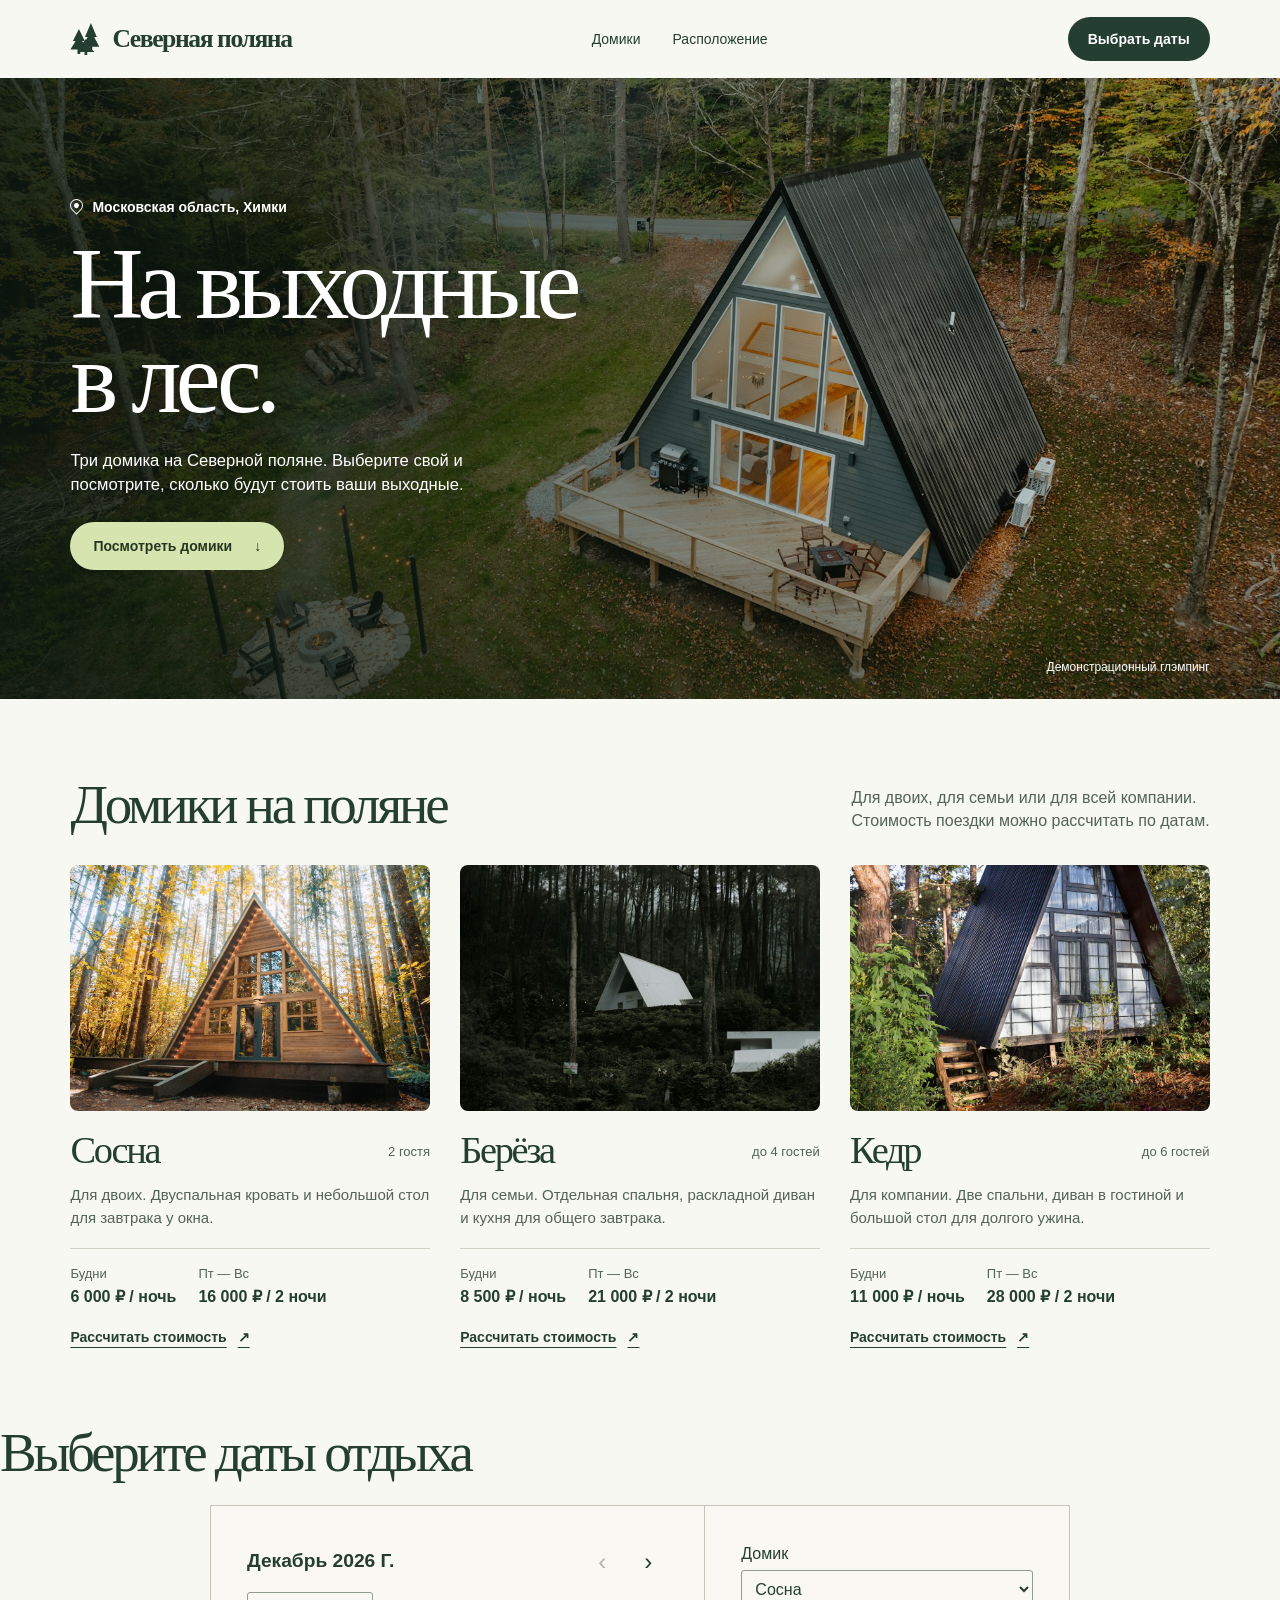
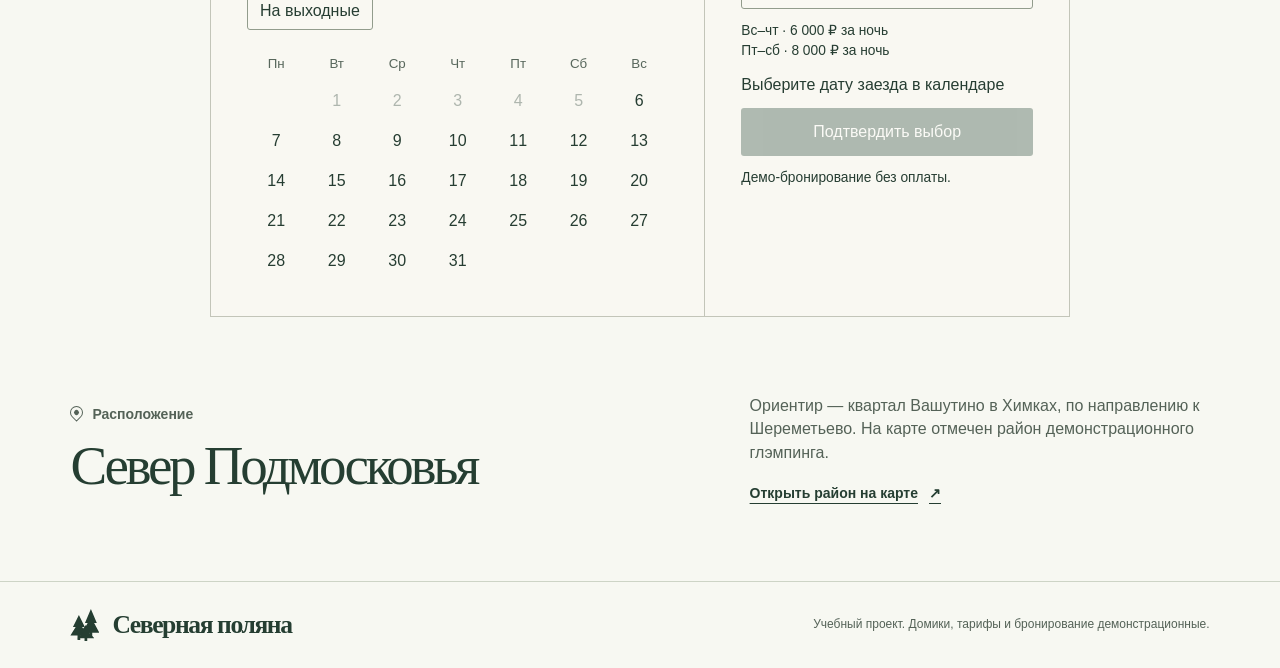
==== index.html @ f5fccde4 "Build interactive glamping reservation demo" ====
<!doctype html>
<html lang="ru">
<head>
  <meta charset="utf-8">
  <meta name="viewport" content="width=device-width,initial-scale=1">
  <meta name="theme-color" content="#263d32">
  <meta name="description" content="Северная поляна — учебный глэмпинг в Подмосковье. Выберите домик, даты поездки и посмотрите стоимость выходных.">
  <title>Северная поляна — домики в Подмосковье</title>
  <link rel="stylesheet" href="style.css">
  <link rel="preload" as="image" href="images/hero.jpg">
  <script src="booking.js" defer></script>
</head>
<body>
<a class="skip" href="#main">Перейти к содержанию</a>
<header class="site-header">
  <a href="#main" class="brand"><span class="mark" aria-hidden="true"><i></i><i></i><i></i></span>Северная поляна</a>
  <nav aria-label="Главное меню"><a href="#houses">Домики</a><a href="#place">Расположение</a></nav>
  <a class="pill top-cta" href="#booking">Выбрать даты</a>
</header>
<main id="main">
  <section class="hero" aria-labelledby="hero-title">
    <img class="hero-photo" src="images/hero.jpg" alt="" fetchpriority="high">
    <div class="hero-copy">
      <p class="locality"><span class="pin" aria-hidden="true"></span> Московская область, Химки</p>
      <h1 id="hero-title">На выходные<br>в лес.</h1>
      <p class="hero-lead">Три домика на Северной поляне. Выберите свой и посмотрите, сколько будут стоить ваши выходные.</p>
      <a class="pill hero-cta" href="#houses">Посмотреть домики <span aria-hidden="true">↓</span></a>
    </div>
    <span class="hero-foot">Демонстрационный глэмпинг</span>
  </section>
  <section id="houses" class="houses" aria-labelledby="houses-title">
    <header class="section-head"><h2 id="houses-title">Домики на поляне</h2><p>Для двоих, для семьи или для всей компании.<br>Стоимость поездки можно рассчитать по датам.</p></header>
    <div class="house-grid">
      <article class="house"><a class="house-photo" href="#booking" data-house="0" aria-label="Выбрать домик Сосна"><img src="images/cabin1.jpg" loading="lazy" alt="Деревянный домик на природе"></a><div class="house-info"><h3>Сосна</h3><span>2 гостя</span></div><p>Для двоих. Двуспальная кровать и небольшой стол для завтрака у окна.</p><div class="rates"><span>Будни <b>6 000 ₽ / ночь</b></span><span>Пт — Вс <b>16 000 ₽ / 2 ночи</b></span></div><a class="house-link" href="#booking" data-house="0">Рассчитать стоимость <span aria-hidden="true">↗</span></a></article>
      <article class="house"><a class="house-photo" href="#booking" data-house="1" aria-label="Выбрать домик Берёза"><img src="images/cabin2.jpg" loading="lazy" alt="Домик для загородного отдыха"></a><div class="house-info"><h3>Берёза</h3><span>до 4 гостей</span></div><p>Для семьи. Отдельная спальня, раскладной диван и кухня для общего завтрака.</p><div class="rates"><span>Будни <b>8 500 ₽ / ночь</b></span><span>Пт — Вс <b>21 000 ₽ / 2 ночи</b></span></div><a class="house-link" href="#booking" data-house="1">Рассчитать стоимость <span aria-hidden="true">↗</span></a></article>
      <article class="house"><a class="house-photo" href="#booking" data-house="2" aria-label="Выбрать домик Кедр"><img src="images/cabin3.jpg" loading="lazy" alt="Загородный дом для компании"></a><div class="house-info"><h3>Кедр</h3><span>до 6 гостей</span></div><p>Для компании. Две спальни, диван в гостиной и большой стол для долгого ужина.</p><div class="rates"><span>Будни <b>11 000 ₽ / ночь</b></span><span>Пт — Вс <b>28 000 ₽ / 2 ночи</b></span></div><a class="house-link" href="#booking" data-house="2">Рассчитать стоимость <span aria-hidden="true">↗</span></a></article>
    </div>
  </section>
  <section id="booking"></section>
  <section id="place" class="place"><div><p class="locality"><span class="pin" aria-hidden="true"></span> Расположение</p><h2>Север Подмосковья</h2></div><div><p>Ориентир — квартал Вашутино в Химках, по направлению к Шереметьево. На карте отмечен район демонстрационного глэмпинга.</p><a class="house-link" href="https://yandex.ru/maps/?text=Химки%20квартал%20Вашутино" target="_blank" rel="noopener noreferrer">Открыть район на карте <span aria-hidden="true">↗</span></a></div></section>
</main>
<footer class="site-footer"><a href="#main" class="brand"><span class="mark" aria-hidden="true"><i></i><i></i><i></i></span>Северная поляна</a><p>Учебный проект. Домики, тарифы и бронирование демонстрационные.</p></footer>
</body>
</html>
---- style.css ----
:root{--pine:#253e32;--moss:#d6e5af;--paper:#f7f8f2;--line:#cdd4c6;--muted:#546257;--margin:clamp(1.15rem,5.5vw,6rem);--display:"PT Serif",Georgia,"Times New Roman",serif}
*{box-sizing:border-box}
html{scroll-behavior:smooth;scroll-padding-top:16px}
body{margin:0;background:var(--paper);color:var(--pine);font-family:Roboto,"Helvetica Neue",Arial,sans-serif;line-height:1.48}
a{color:inherit}
button,input,select{font:inherit}
a:focus-visible,button:focus-visible,input:focus-visible,select:focus-visible{outline:3px solid #dd820a;outline-offset:4px}
.skip{position:fixed;top:-100px;left:1rem;z-index:12;background:white;padding:10px}.skip:focus{top:10px}
.site-header,.site-footer{display:flex;align-items:center;justify-content:space-between;padding:0 var(--margin);gap:20px}
.site-header{min-height:78px}
.brand{font:600 clamp(19px,2vw,27px)/1 var(--display);letter-spacing:-.055em;text-decoration:none;display:inline-flex;align-items:center;gap:11px;white-space:nowrap}
.mark{position:relative;display:inline-block;width:31px;height:32px;flex-shrink:0;color:var(--pine)}
.mark i{position:absolute;background:currentColor;width:17px;height:25px;clip-path:polygon(50% 0,85% 48%,69% 48%,100% 82%,58% 82%,58% 100%,42% 100%,42% 82%,0 82%,31% 48%,15% 48%);bottom:1px;left:0}
.mark i:nth-child(2){left:12px;bottom:3px;height:29px}.mark i:nth-child(3){left:7px;bottom:0;height:16px}
nav{display:flex;gap:32px;font-size:14px}nav a{text-decoration:none}nav a:hover{text-decoration:underline}
.pill{display:inline-flex;align-items:center;justify-content:center;gap:22px;border-radius:32px;font-weight:600;text-decoration:none;min-height:44px;padding:10px 20px;font-size:14px}
.top-cta{background:var(--pine);color:white}.top-cta:hover{background:#395b48}
.hero{position:relative;isolation:isolate;overflow:hidden;min-height:520px;height:min(69vh,760px);display:flex;align-items:center;color:white;background:#344e3a}
.hero-photo,.hero:after{position:absolute;inset:0;width:100%;height:100%;z-index:-2;object-fit:cover;object-position:50% 56%}
.hero:after{content:"";z-index:-1;background:linear-gradient(90deg,rgba(12,24,16,.79) 0%,rgba(12,24,16,.56) 34%,rgba(12,24,16,.10) 78%),linear-gradient(0deg,rgba(12,24,16,.33),transparent 24%)}
.hero-copy{padding:38px var(--margin) 48px}
.locality{font-size:14px;font-weight:600;display:flex;align-items:center;gap:9px;margin:0 0 19px}
.pin{display:inline-block;width:13px;height:13px;border:1.7px solid currentColor;border-radius:50% 50% 50% 0;transform:rotate(-45deg);position:relative;margin-top:-4px}.pin:after{content:"";position:absolute;inset:3px;border-radius:50%;background:currentColor}
h1,h2,h3{font-family:var(--display);font-weight:400;margin:0;line-height:1.04;letter-spacing:-.06em;text-wrap:balance}
h1{font-size:clamp(68px,7.9vw,132px);line-height:.93}
.hero-lead{max-width:405px;font-size:clamp(16px,1.3vw,19px);margin:24px 0}.hero-cta{background:var(--moss);color:#243522;min-height:48px;padding-inline:23px}.hero-cta:hover{background:#ebf3d3}
.hero-foot{position:absolute;right:var(--margin);bottom:22px;font-size:12px}
.houses{max-width:1780px;margin:auto;padding:clamp(55px,6vw,92px) var(--margin)}
.section-head,.place{display:flex;justify-content:space-between;gap:28px;align-items:flex-end}
h2{font-size:clamp(40px,4.3vw,74px)}.section-head p,.place p:not(.locality){max-width:460px;margin:0;color:var(--muted)}
.house-grid{display:grid;grid-template-columns:repeat(3,minmax(0,1fr));gap:clamp(16px,2.35vw,46px);margin-top:32px}
.house{min-width:0;display:flex;flex-direction:column;align-items:stretch}
.house-photo{display:block;aspect-ratio:1.46;overflow:hidden;border-radius:8px;background:#d4dacd}.house-photo img{width:100%;height:100%;object-fit:cover;display:block}
.house-info{display:flex;align-items:center;justify-content:space-between;gap:10px;margin:20px 0 5px}.house-info h3{font-size:clamp(34px,3vw,49px)}.house-info span{font-size:13px;color:var(--muted)}
.house>p{font-size:15px;color:var(--muted);margin:8px 0 19px;max-width:52ch}
.rates{display:flex;flex-wrap:wrap;gap:6px 22px;border-top:1px solid var(--line);margin-top:auto;padding-top:15px}.rates span{display:grid;gap:2px;font-size:13px;color:var(--muted)}.rates b{color:var(--pine);font-size:16px;font-weight:600}
.house-link{display:inline-flex;width:fit-content;align-items:center;gap:11px;margin-top:18px;text-underline-offset:5px;font-size:14px;font-weight:600}
.place{margin:0 var(--margin);padding:clamp(56px,6vw,95px) 0;align-items:center}.place .locality{color:var(--muted);margin-bottom:12px}
.site-footer{border-top:1px solid var(--line);padding-block:27px}.site-footer p{font-size:12px;color:var(--muted);margin:0}
@media(max-width:750px){.site-header{min-height:66px}.site-header nav{display:none}.top-cta{font-size:13px;padding:8px 13px}.hero{min-height:515px;height:66svh}.hero:after{background:linear-gradient(90deg,rgba(12,24,16,.73),rgba(12,24,16,.25)),linear-gradient(0deg,rgba(12,24,16,.35),transparent 30%)}.hero-lead{max-width:32ch}.hero-foot{right:auto;left:var(--margin);bottom:15px}.section-head,.place,.site-footer{align-items:flex-start;flex-direction:column;gap:16px}.section-head br{display:none}.house-grid{grid-template-columns:1fr;gap:34px}.house-photo{aspect-ratio:1.62}.house-info{margin-top:14px}.site-footer p{max-width:42ch}.place{padding-block:48px}.rates{gap:28px}}
@media(max-width:370px){.site-header{gap:8px}.brand{font-size:17px;gap:5px}.top-cta{min-height:40px;font-size:12px}h1{font-size:62px}}
@media(prefers-reduced-motion:reduce){html{scroll-behavior:auto}}
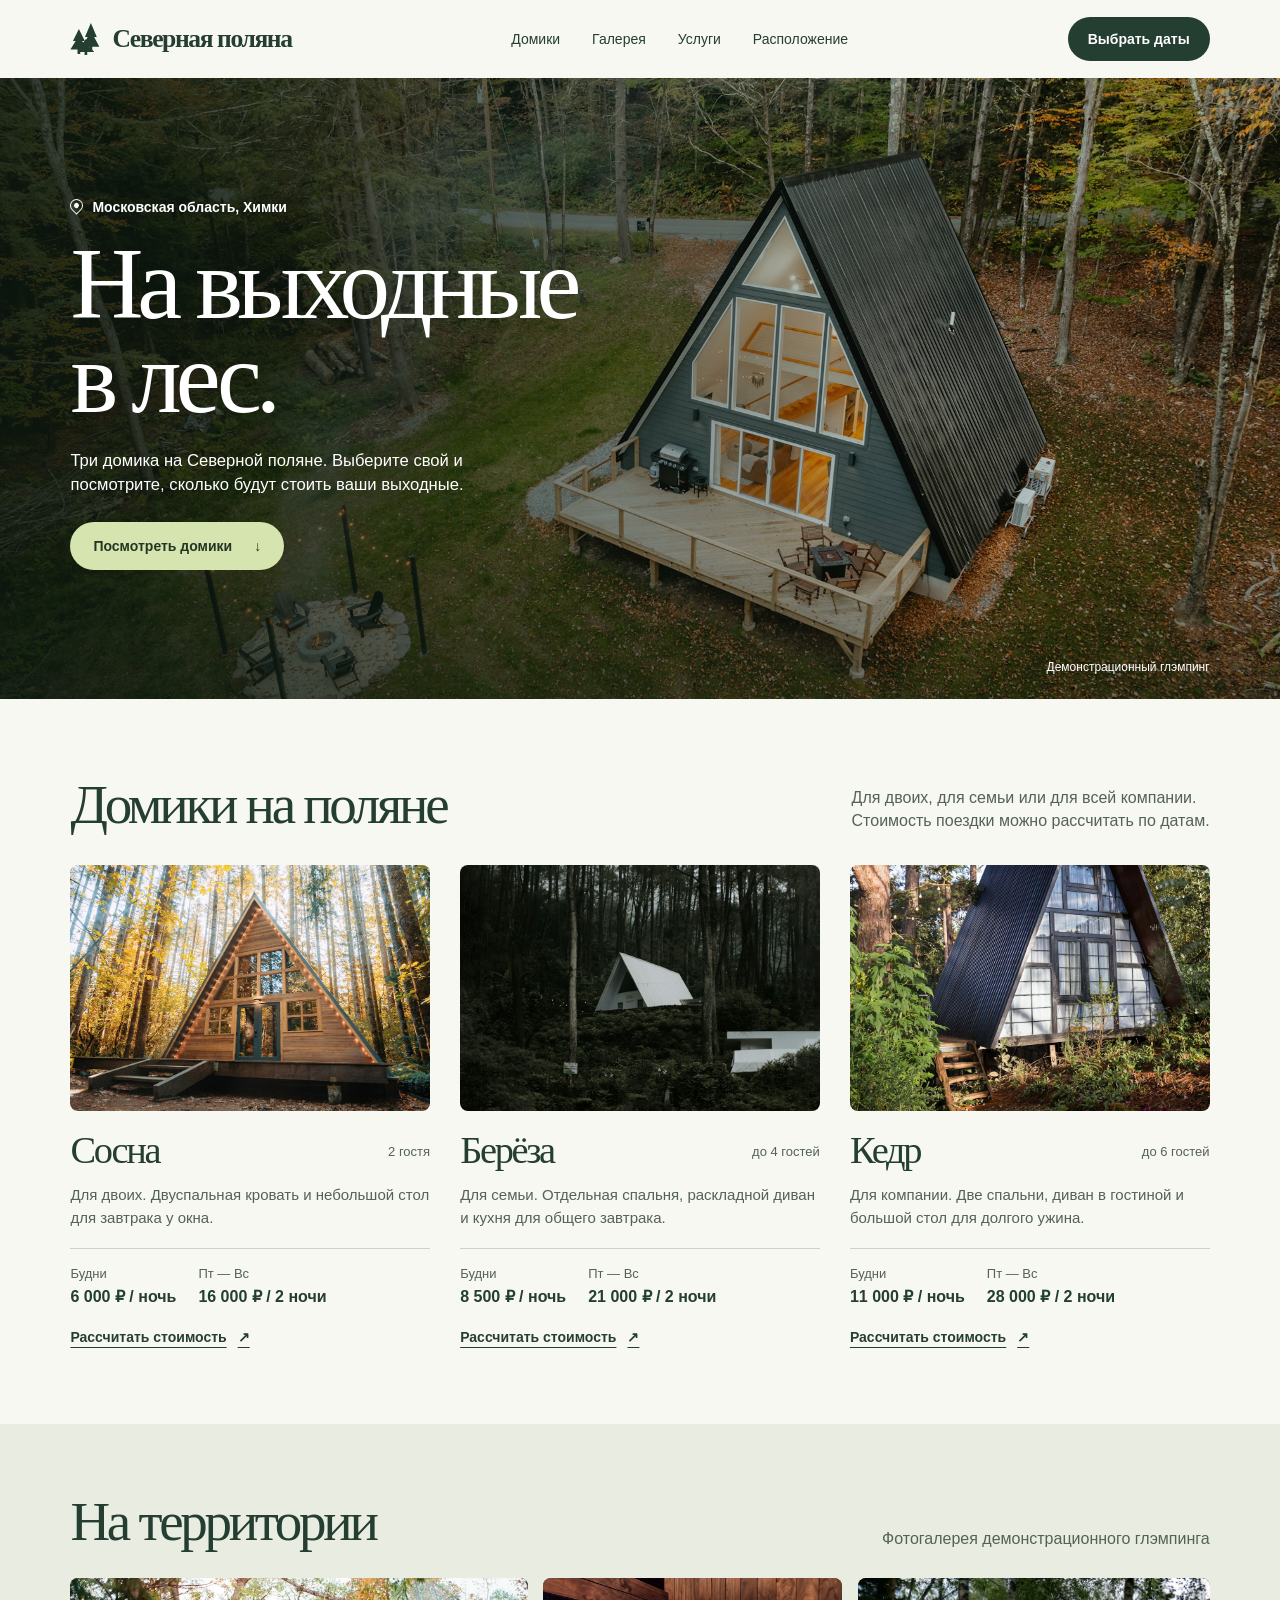
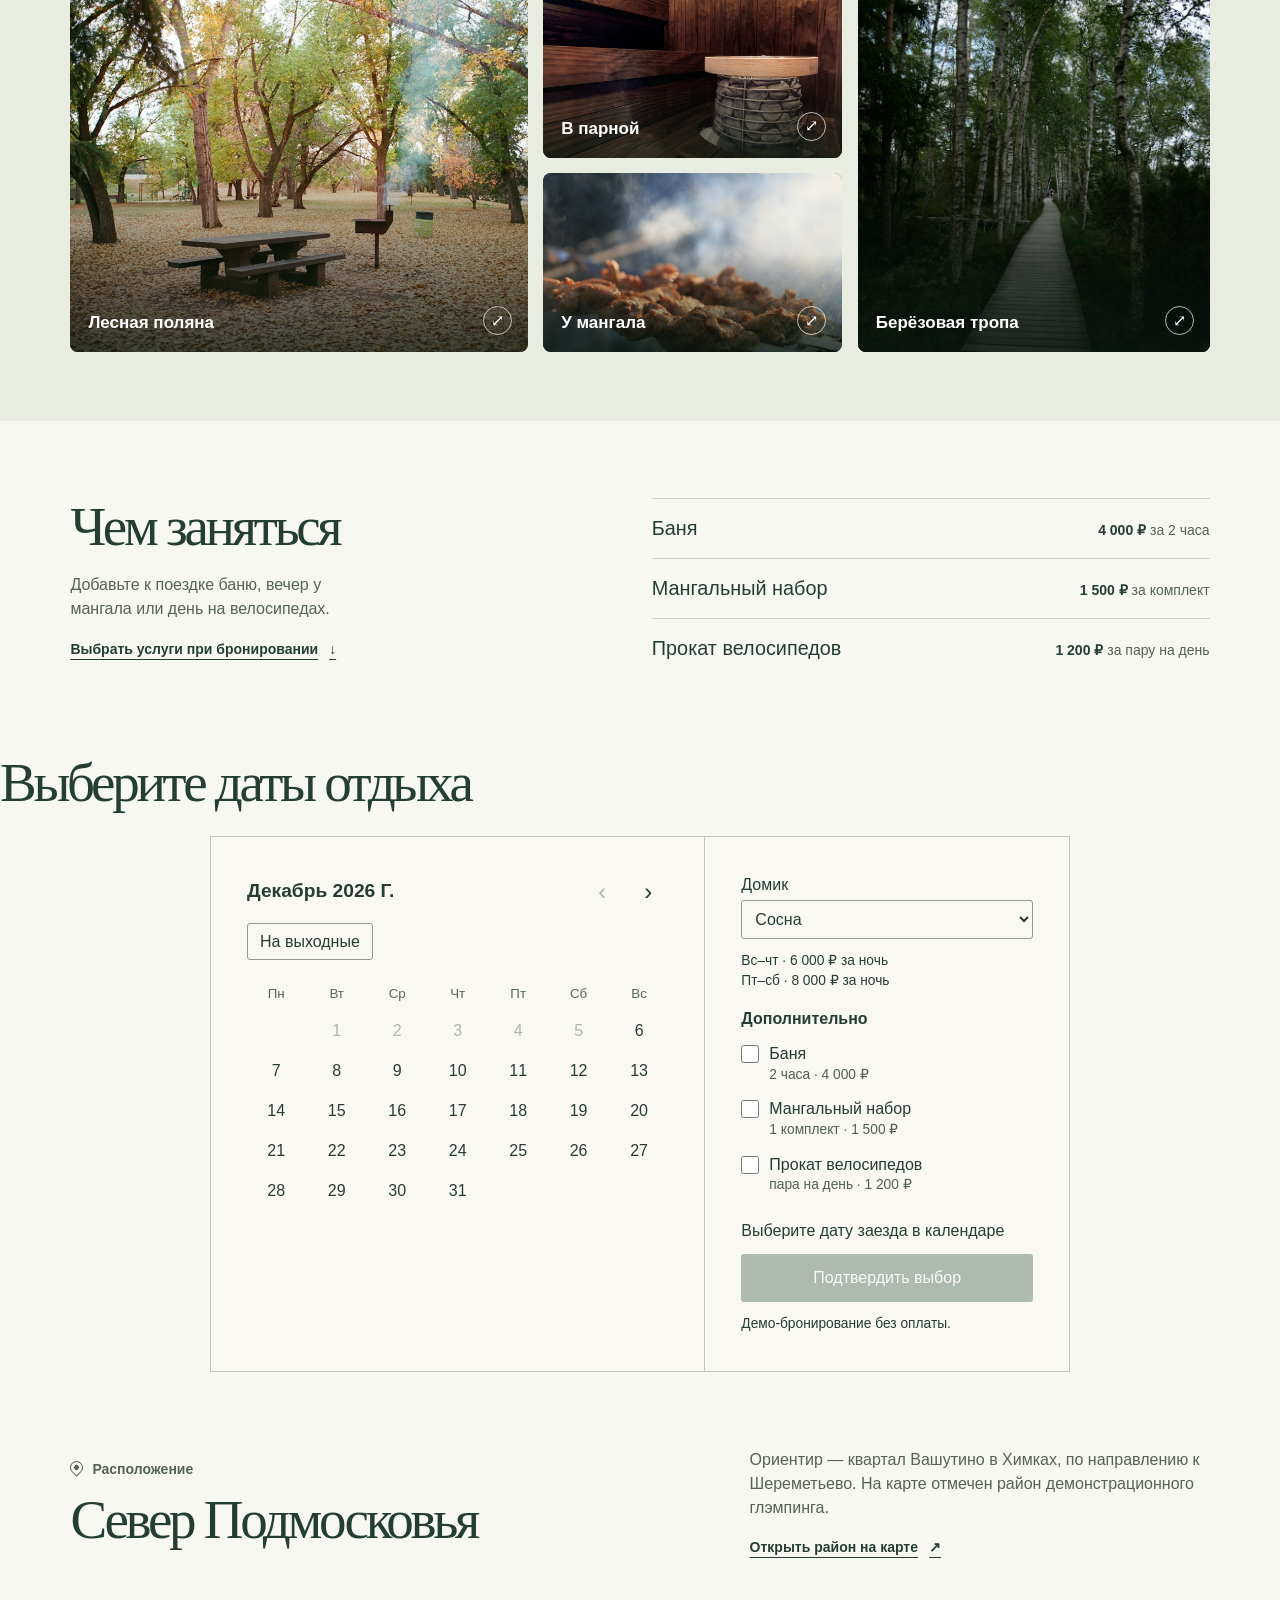
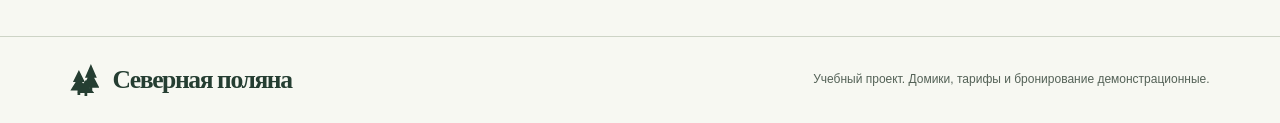
==== commit 88d52423: "Add territory gallery, optional services and illustrated project guide" ====
--- a/index.html
+++ b/index.html
@@ -8,13 +8,14 @@
   <title>Северная поляна — домики в Подмосковье</title>
   <link rel="stylesheet" href="style.css">
   <link rel="preload" as="image" href="images/hero.jpg">
+  <script src="gallery.js" defer></script>
   <script src="booking.js" defer></script>
 </head>
 <body>
 <a class="skip" href="#main">Перейти к содержанию</a>
 <header class="site-header">
   <a href="#main" class="brand"><span class="mark" aria-hidden="true"><i></i><i></i><i></i></span>Северная поляна</a>
-  <nav aria-label="Главное меню"><a href="#houses">Домики</a><a href="#place">Расположение</a></nav>
+  <nav aria-label="Главное меню"><a href="#houses">Домики</a><a href="#gallery">Галерея</a><a href="#services">Услуги</a><a href="#place">Расположение</a></nav>
   <a class="pill top-cta" href="#booking">Выбрать даты</a>
 </header>
 <main id="main">
@@ -36,6 +37,47 @@
       <article class="house"><a class="house-photo" href="#booking" data-house="2" aria-label="Выбрать домик Кедр"><img src="images/cabin3.jpg" loading="lazy" alt="Загородный дом для компании"></a><div class="house-info"><h3>Кедр</h3><span>до 6 гостей</span></div><p>Для компании. Две спальни, диван в гостиной и большой стол для долгого ужина.</p><div class="rates"><span>Будни <b>11 000 ₽ / ночь</b></span><span>Пт — Вс <b>28 000 ₽ / 2 ночи</b></span></div><a class="house-link" href="#booking" data-house="2">Рассчитать стоимость <span aria-hidden="true">↗</span></a></article>
     </div>
   </section>
+  <section id="gallery" class="site-gallery" aria-labelledby="gallery-title">
+    <div class="section-head"><h2 id="gallery-title">На территории</h2><p>Фотогалерея демонстрационного глэмпинга</p></div>
+    <div class="gallery-grid">
+      <a class="gallery-photo" href="images/grounds.jpg" aria-label="Увеличить фото «Лесная поляна»">
+        <img src="images/grounds.jpg" loading="lazy" alt="Стол для пикника среди деревьев">
+        <span class="photo-label">Лесная поляна</span><span class="photo-expand" aria-hidden="true">⤢</span>
+      </a>
+      <a class="gallery-photo" href="images/sauna.jpg" aria-label="Увеличить фото «В парной»">
+        <img src="images/sauna.jpg" loading="lazy" alt="Деревянные полки в парной">
+        <span class="photo-label">В парной</span><span class="photo-expand" aria-hidden="true">⤢</span>
+      </a>
+      <a class="gallery-photo" href="images/trail.jpg" aria-label="Увеличить фото «Берёзовая тропа»">
+        <img src="images/trail.jpg" loading="lazy" alt="Деревянный настил среди берёз">
+        <span class="photo-label">Берёзовая тропа</span><span class="photo-expand" aria-hidden="true">⤢</span>
+      </a>
+      <a class="gallery-photo" href="images/grill.jpg" aria-label="Увеличить фото «У мангала»">
+        <img src="images/grill.jpg" loading="lazy" alt="Шашлык над раскалёнными углями">
+        <span class="photo-label">У мангала</span><span class="photo-expand" aria-hidden="true">⤢</span>
+      </a>
+    </div>
+    <dialog class="photo-viewer" aria-label="Просмотр фотографий">
+      <button type="button" class="viewer-close" aria-label="Закрыть фотографию" autofocus>×</button>
+      <figure><img alt=""><figcaption aria-live="polite"></figcaption></figure>
+      <div class="viewer-controls">
+        <button type="button" data-direction="-1" aria-label="Предыдущее фото">←</button>
+        <span class="viewer-count"></span>
+        <button type="button" data-direction="1" aria-label="Следующее фото">→</button>
+      </div>
+    </dialog>
+  </section>
+  <section id="services" class="site-services" aria-labelledby="services-title">
+    <div><h2 id="services-title">Чем заняться</h2>
+      <p>Добавьте к поездке баню, вечер у мангала или день на велосипедах.</p>
+      <a class="house-link" href="#booking">Выбрать услуги при бронировании <span aria-hidden="true">↓</span></a>
+    </div>
+    <dl class="service-prices">
+      <div><dt>Баня</dt><dd><strong>4 000 ₽</strong> за 2 часа</dd></div>
+      <div><dt>Мангальный набор</dt><dd><strong>1 500 ₽</strong> за комплект</dd></div>
+      <div><dt>Прокат велосипедов</dt><dd><strong>1 200 ₽</strong> за пару на день</dd></div>
+    </dl>
+  </section>
   <section id="booking"></section>
   <section id="place" class="place"><div><p class="locality"><span class="pin" aria-hidden="true"></span> Расположение</p><h2>Север Подмосковья</h2></div><div><p>Ориентир — квартал Вашутино в Химках, по направлению к Шереметьево. На карте отмечен район демонстрационного глэмпинга.</p><a class="house-link" href="https://yandex.ru/maps/?text=Химки%20квартал%20Вашутино" target="_blank" rel="noopener noreferrer">Открыть район на карте <span aria-hidden="true">↗</span></a></div></section>
 </main>
--- a/style.css
+++ b/style.css
@@ -40,3 +40,120 @@
 @media(max-width:750px){.site-header{min-height:66px}.site-header nav{display:none}.top-cta{font-size:13px;padding:8px 13px}.hero{min-height:515px;height:66svh}.hero:after{background:linear-gradient(90deg,rgba(12,24,16,.73),rgba(12,24,16,.25)),linear-gradient(0deg,rgba(12,24,16,.35),transparent 30%)}.hero-lead{max-width:32ch}.hero-foot{right:auto;left:var(--margin);bottom:15px}.section-head,.place,.site-footer{align-items:flex-start;flex-direction:column;gap:16px}.section-head br{display:none}.house-grid{grid-template-columns:1fr;gap:34px}.house-photo{aspect-ratio:1.62}.house-info{margin-top:14px}.site-footer p{max-width:42ch}.place{padding-block:48px}.rates{gap:28px}}
 @media(max-width:370px){.site-header{gap:8px}.brand{font-size:17px;gap:5px}.top-cta{min-height:40px;font-size:12px}h1{font-size:62px}}
 @media(prefers-reduced-motion:reduce){html{scroll-behavior:auto}}
+
+.site-gallery {
+  background: #e8ece1;
+  padding: clamp(48px, 5.4vw, 84px) var(--margin);
+}
+.site-gallery .section-head, .gallery-grid {
+  max-width: 1560px;
+  margin-inline: auto;
+}
+.gallery-grid {
+  display: grid;
+  grid-template-columns: 1.6fr 1fr;
+  grid-auto-rows: clamp(150px, 17vw, 300px);
+  gap: clamp(8px, 1.2vw, 18px);
+  margin-top: 28px;
+}
+.gallery-photo {
+  position: relative;
+  isolation: isolate;
+  overflow: hidden;
+  border-radius: 8px;
+  background: #394d40;
+  color: white;
+}
+.gallery-photo:first-child {grid-row: span 2;}
+.gallery-photo::after {
+  content: '';
+  position: absolute;
+  inset: 45% 0 0;
+  background: linear-gradient(transparent, rgb(9 22 15 / 75%));
+  z-index: -1;
+}
+.gallery-photo img {
+  position: absolute;
+  inset: 0;
+  z-index: -2;
+  width: 100%;
+  height: 100%;
+  object-fit: cover;
+}
+.photo-label, .photo-expand {position: absolute; bottom: 17px;}
+.photo-label {left: 18px; right: 64px; font-size: 17px; font-weight: 600;}
+.photo-expand {
+  right: 16px;
+  border: 1px solid rgb(255 255 255 / 70%);
+  border-radius: 50%;
+  width: 29px;
+  height: 29px;
+  display: grid;
+  place-items: center;
+}
+.photo-viewer {
+  width: min(1100px, calc(100% - 24px));
+  max-height: 92svh;
+  border: none;
+  padding: 12px;
+  background: #19271f;
+  color: #fff;
+  border-radius: 12px;
+}
+.photo-viewer::backdrop {background: rgb(7 17 11 / 87%);}
+.photo-viewer figure {margin: 0;}
+.photo-viewer figure img {
+  display: block;
+  width: 100%;
+  max-height: 66svh;
+  object-fit: contain;
+}
+.photo-viewer figcaption {padding: 12px 8px 0; text-align: center;}
+.photo-viewer button {
+  display: grid;
+  place-items: center;
+  width: 44px;
+  height: 44px;
+  border: 1px solid #a6b5a8;
+  border-radius: 50%;
+  background: #263a2f;
+  color: white;
+  font-size: 22px;
+  cursor: pointer;
+}
+.viewer-close {position: absolute; right: 17px; top: 17px;}
+.viewer-controls {display: flex; align-items: center; justify-content: center; gap: 18px; margin-top: 10px;}
+.site-services {
+  padding: clamp(55px, 6vw, 92px) var(--margin);
+  display: grid;
+  grid-template-columns: .95fr 1.05fr;
+  gap: clamp(30px, 6vw, 100px);
+  max-width: 1780px;
+  margin-inline: auto;
+}
+.site-services p {max-width: 35ch; color: var(--muted); margin: 18px 0 0;}
+.service-prices {margin: 0;}
+.service-prices div {border-top: 1px solid var(--line); padding: 17px 0; display: flex; align-items: baseline; justify-content: space-between; gap: 18px;}
+.service-prices dt {font-size: clamp(17px, 1.55vw, 24px); line-height: 1.25;}
+.service-prices dd {margin: 0; text-align: right; font-size: 14px; color: var(--muted);}
+.service-prices strong {color: var(--pine); white-space: nowrap;}
+@media (max-width: 750px) {
+  .site-header {flex-wrap: wrap; padding-top: 10px; gap: 6px 16px;}
+  .site-header nav {display:flex; order: 3; flex-basis: 100%; gap: 0; justify-content:space-between; font-size:13px;}
+  .site-header nav a {padding: 8px 0 11px;}
+  .site-services {grid-template-columns: 1fr;}
+  .gallery-grid {grid-template-columns: repeat(2,minmax(0, 1fr)); grid-auto-rows: minmax(135px,25vw);}
+  .gallery-photo:first-child {grid-column: span 2; grid-row: span 2;}
+  .photo-label {left: 10px; right: 12px; bottom: 12px; font-size: 15px;}
+  .photo-expand {right: 9px; top: 9px; bottom:auto; background:rgb(27 43 32 / 63%);}
+}
+@media (min-width:751px) {
+  .gallery-grid {grid-template-columns: 1.3fr .85fr 1fr; grid-template-rows: repeat(2,clamp(140px,14vw,250px));}
+  .gallery-photo:nth-child(2) {grid-column: 2; grid-row: 1;}
+  .gallery-photo:nth-child(3) {grid-column: 3; grid-row: 1 / span 2;}
+  .gallery-photo:nth-child(4) {grid-column: 2; grid-row: 2;}
+}
+@media (max-width:750px) {
+  .gallery-photo:first-child {grid-row: span 1; grid-column: span 1;}
+  .gallery-grid {grid-auto-rows: minmax(155px,35vw);}
+}
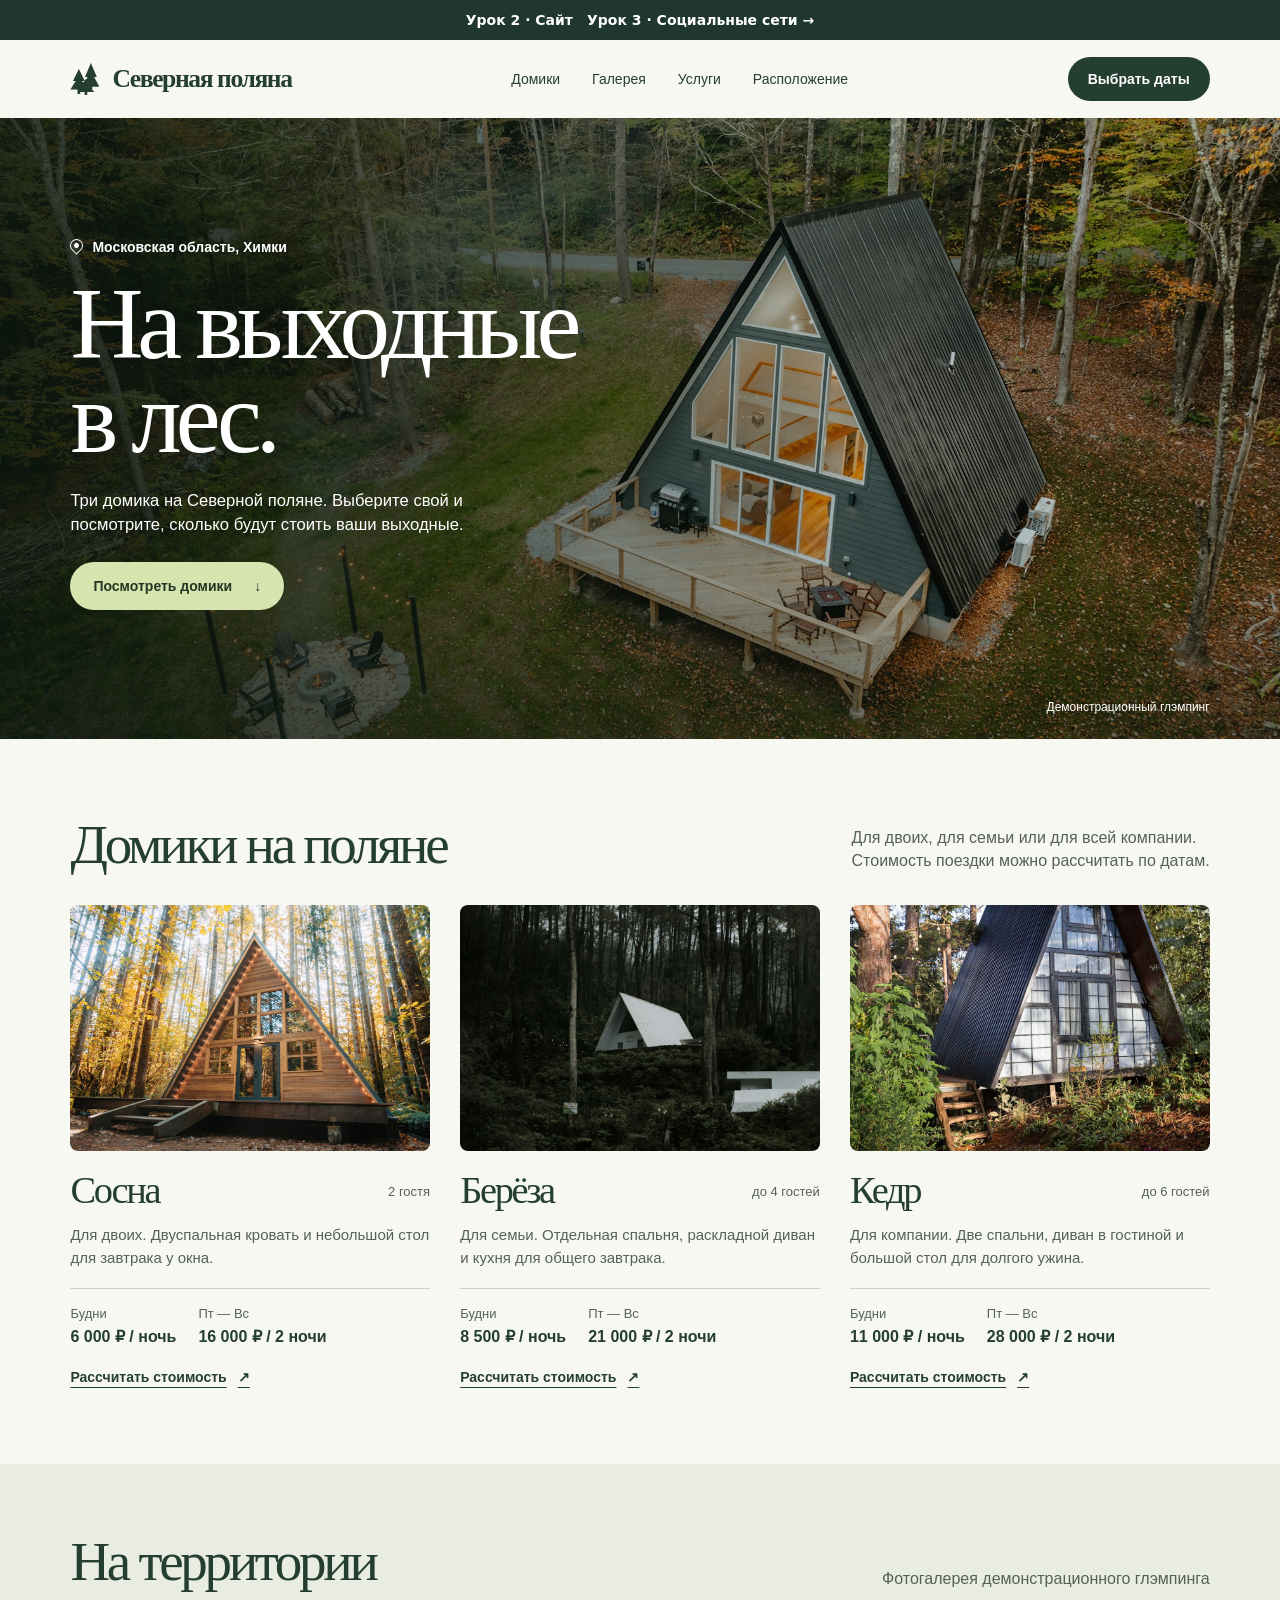
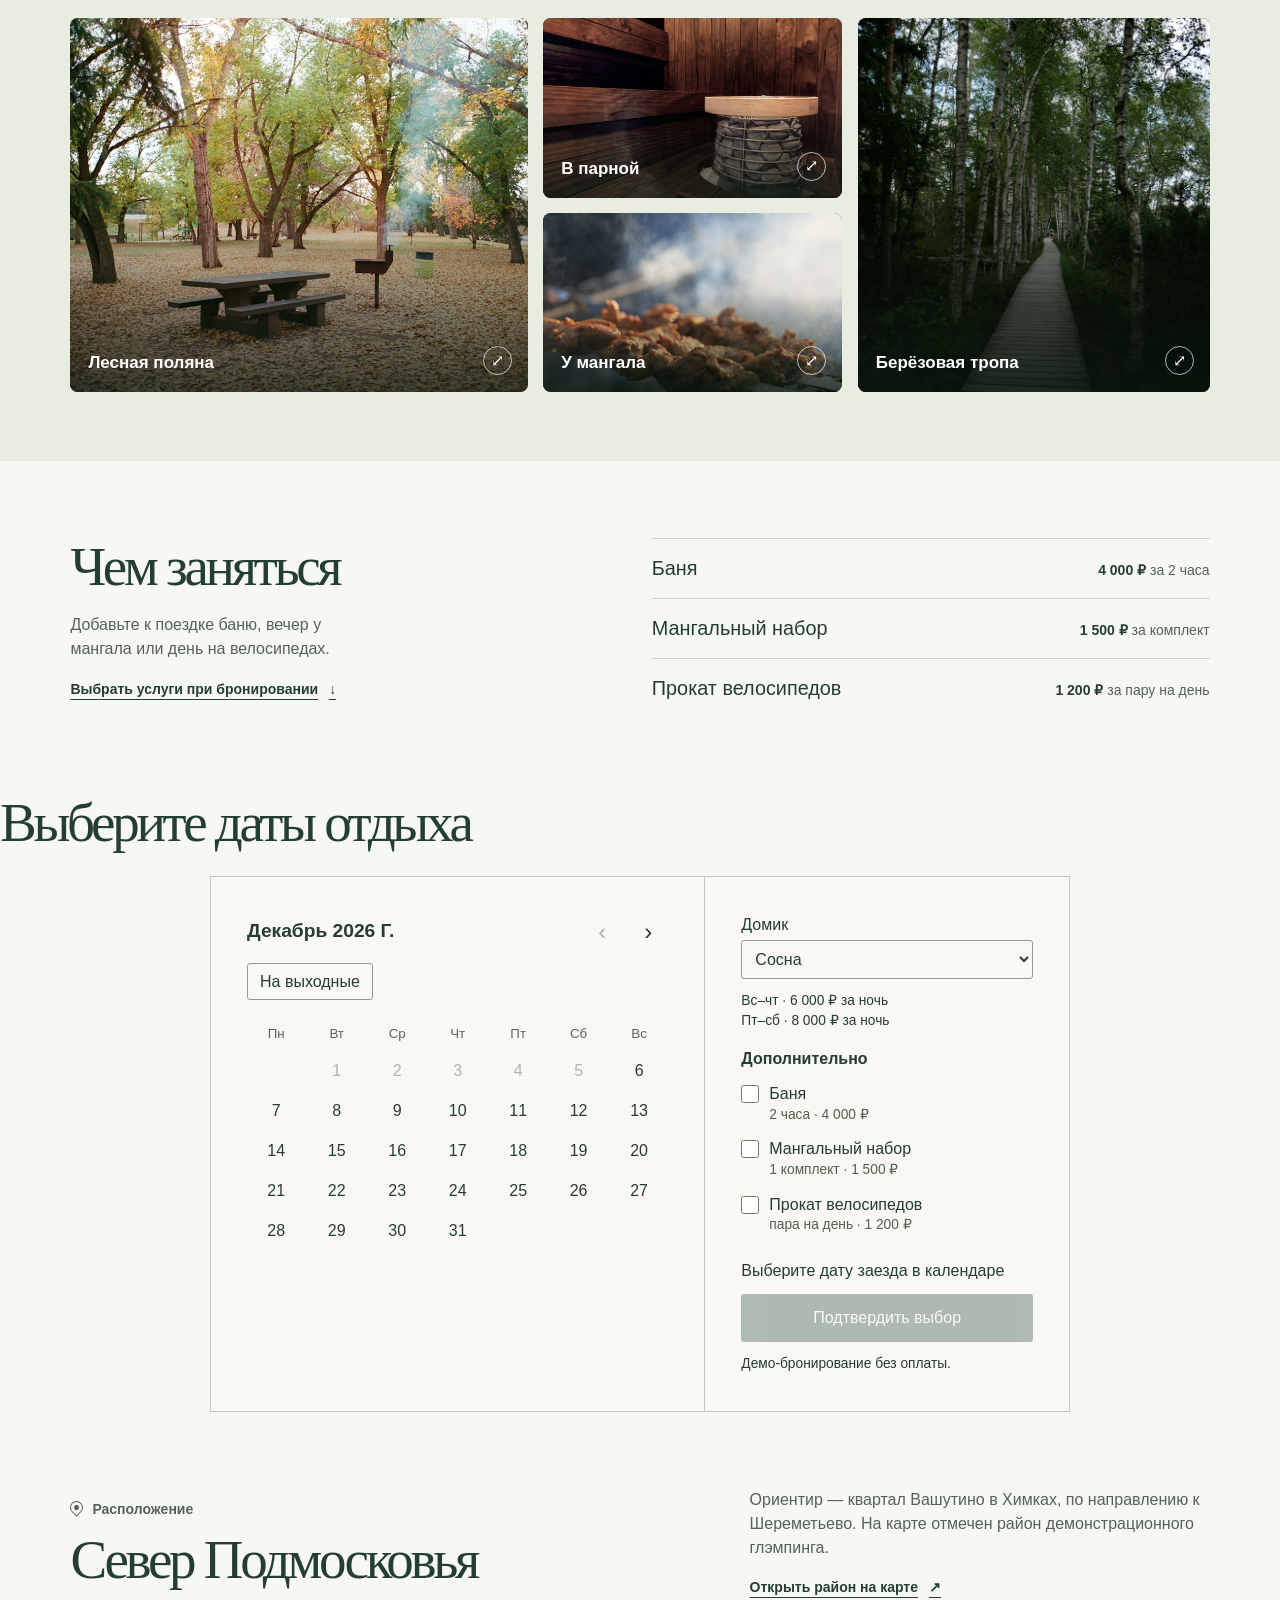
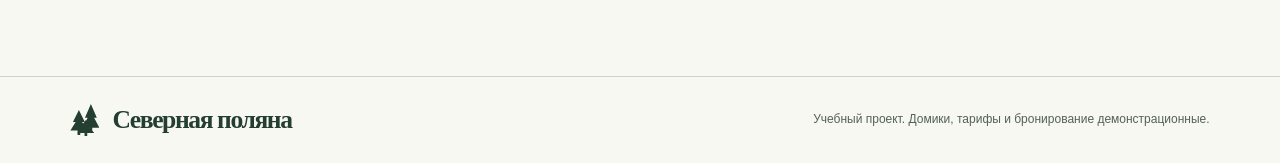
==== commit cadb5e2c: "Add Loore practicum on a week of social publications" ====
--- a/index.html
+++ b/index.html
@@ -13,6 +13,7 @@
 </head>
 <body>
 <a class="skip" href="#main">Перейти к содержанию</a>
+<nav aria-label="Уроки" style="display:flex;justify-content:center;gap:14px;flex-wrap:wrap;padding:12px;background:#20372d;color:white;font:600 14px system-ui"><a style="color:white" aria-current="page" href="./index.html">Урок 2 · Сайт</a><a style="color:white" href="./lesson-3-loore/dashboard.html">Урок 3 · Социальные сети →</a></nav>
 <header class="site-header">
   <a href="#main" class="brand"><span class="mark" aria-hidden="true"><i></i><i></i><i></i></span>Северная поляна</a>
   <nav aria-label="Главное меню"><a href="#houses">Домики</a><a href="#gallery">Галерея</a><a href="#services">Услуги</a><a href="#place">Расположение</a></nav>
